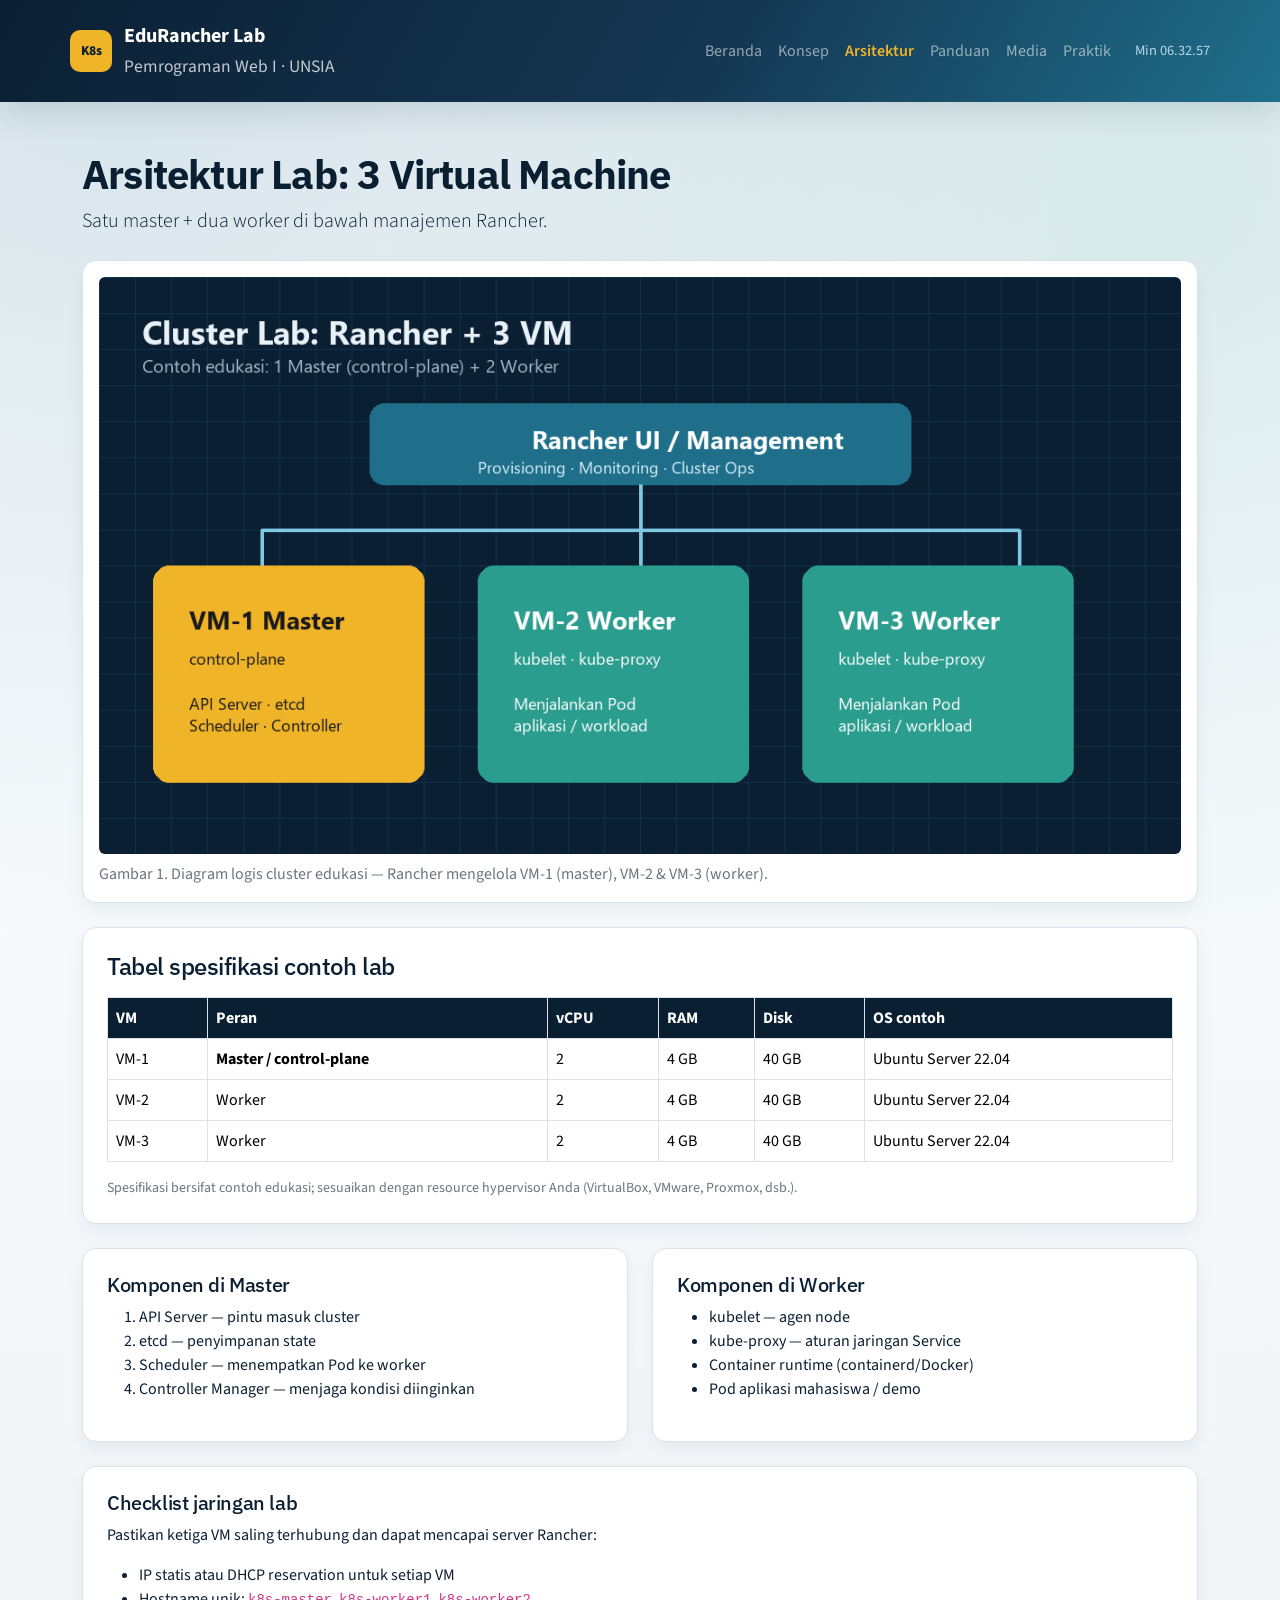
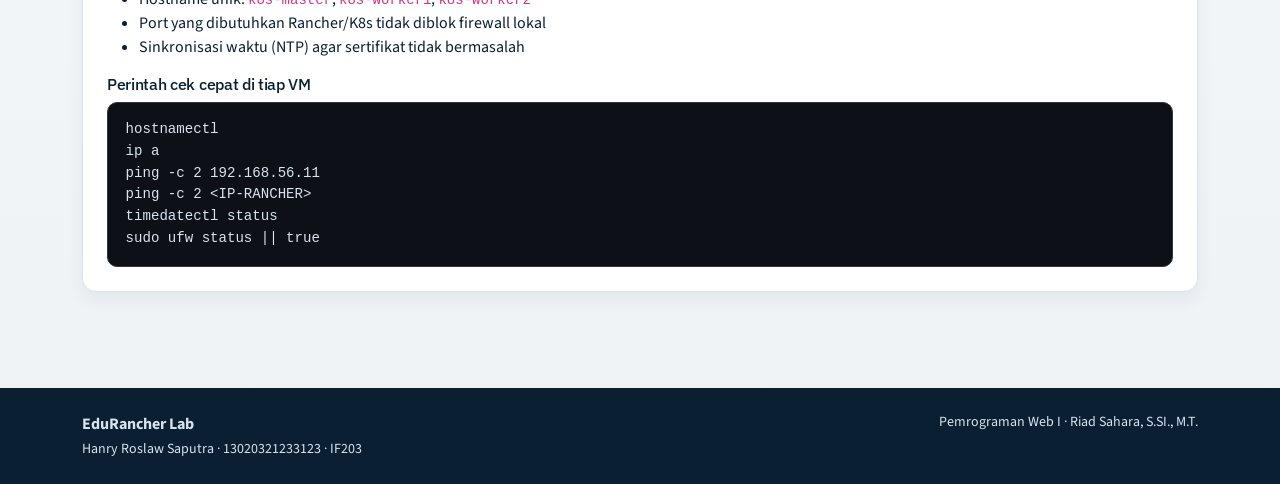
==== arsitektur.html @ 8c96ff5f "first commit" ====
<!DOCTYPE html>
<html lang="id">
<head>
  <meta charset="UTF-8">
  <meta name="viewport" content="width=device-width, initial-scale=1">
  <title>Arsitektur 3 VM — EduRancher Lab</title>
  <link rel="preconnect" href="https://fonts.googleapis.com">
  <link rel="preconnect" href="https://fonts.gstatic.com" crossorigin>
  <link href="https://fonts.googleapis.com/css2?family=IBM+Plex+Sans:wght@500;700&family=Source+Sans+3:wght@400;600;700&display=swap" rel="stylesheet">
  <link href="https://cdn.jsdelivr.net/npm/bootstrap@5.3.3/dist/css/bootstrap.min.css" rel="stylesheet">
  <link href="css/custom.css" rel="stylesheet">
</head>
<body data-page="arsitektur">
  <header class="site-header">
    <nav class="navbar navbar-expand-lg navbar-dark container py-3">
      <a class="navbar-brand brand-lockup" href="index.html">
        <span class="brand-mark">K8s</span>
        <span><strong>EduRancher Lab</strong><br><small class="opacity-75">Pemrograman Web I · UNSIA</small></span>
      </a>
      <button class="navbar-toggler" type="button" data-bs-toggle="collapse" data-bs-target="#navMain"><span class="navbar-toggler-icon"></span></button>
      <div class="collapse navbar-collapse" id="navMain">
        <ul class="navbar-nav ms-auto mb-2 mb-lg-0">
          <li class="nav-item"><a class="nav-link" data-nav="beranda" href="index.html">Beranda</a></li>
          <li class="nav-item"><a class="nav-link" data-nav="konsep" href="konsep.html">Konsep</a></li>
          <li class="nav-item"><a class="nav-link" data-nav="arsitektur" href="arsitektur.html">Arsitektur</a></li>
          <li class="nav-item"><a class="nav-link" data-nav="panduan" href="panduan.html">Panduan</a></li>
          <li class="nav-item"><a class="nav-link" data-nav="media" href="media.html">Media</a></li>
          <li class="nav-item"><a class="nav-link" data-nav="praktik" href="praktik.html">Praktik</a></li>
        </ul>
        <span id="live-clock" class="ms-lg-3"></span>
      </div>
    </nav>
  </header>

  <main class="container py-4 py-lg-5">
    <header class="mb-4">
      <h1>Arsitektur Lab: 3 Virtual Machine</h1>
      <p class="lead">Satu master + dua worker di bawah manajemen Rancher.</p>
    </header>

    <figure class="section-card mb-4 p-3">
      <img src="assets/images/arsitektur-3vm.png" class="img-fluid rounded" width="1200" height="640" alt="Diagram arsitektur Rancher dengan 3 VM">
      <figcaption class="mt-2 text-secondary">
        Gambar 1. Diagram logis cluster edukasi — Rancher mengelola VM-1 (master), VM-2 &amp; VM-3 (worker).
      </figcaption>
    </figure>

    <section class="section-card mb-4">
      <h2 class="h4 mb-3">Tabel spesifikasi contoh lab</h2>
      <div class="table-responsive">
        <table class="table table-bordered table-hover table-lab align-middle mb-0">
          <thead>
            <tr>
              <th>VM</th>
              <th>Peran</th>
              <th>vCPU</th>
              <th>RAM</th>
              <th>Disk</th>
              <th>OS contoh</th>
            </tr>
          </thead>
          <tbody>
            <tr>
              <td>VM-1</td>
              <td><strong>Master / control-plane</strong></td>
              <td>2</td>
              <td>4 GB</td>
              <td>40 GB</td>
              <td>Ubuntu Server 22.04</td>
            </tr>
            <tr>
              <td>VM-2</td>
              <td>Worker</td>
              <td>2</td>
              <td>4 GB</td>
              <td>40 GB</td>
              <td>Ubuntu Server 22.04</td>
            </tr>
            <tr>
              <td>VM-3</td>
              <td>Worker</td>
              <td>2</td>
              <td>4 GB</td>
              <td>40 GB</td>
              <td>Ubuntu Server 22.04</td>
            </tr>
          </tbody>
        </table>
      </div>
      <p class="small text-secondary mt-3 mb-0">Spesifikasi bersifat contoh edukasi; sesuaikan dengan resource hypervisor Anda (VirtualBox, VMware, Proxmox, dsb.).</p>
    </section>

    <div class="row g-4">
      <div class="col-md-6">
        <article class="section-card h-100">
          <h2 class="h5">Komponen di Master</h2>
          <ol>
            <li>API Server — pintu masuk cluster</li>
            <li>etcd — penyimpanan state</li>
            <li>Scheduler — menempatkan Pod ke worker</li>
            <li>Controller Manager — menjaga kondisi diinginkan</li>
          </ol>
        </article>
      </div>
      <div class="col-md-6">
        <article class="section-card h-100">
          <h2 class="h5">Komponen di Worker</h2>
          <ul>
            <li>kubelet — agen node</li>
            <li>kube-proxy — aturan jaringan Service</li>
            <li>Container runtime (containerd/Docker)</li>
            <li>Pod aplikasi mahasiswa / demo</li>
          </ul>
        </article>
      </div>
    </div>

    <section class="section-card mt-4">
      <h2 class="h5">Checklist jaringan lab</h2>
      <p>Pastikan ketiga VM saling terhubung dan dapat mencapai server Rancher:</p>
      <ul>
        <li>IP statis atau DHCP reservation untuk setiap VM</li>
        <li>Hostname unik: <code>k8s-master</code>, <code>k8s-worker1</code>, <code>k8s-worker2</code></li>
        <li>Port yang dibutuhkan Rancher/K8s tidak diblok firewall lokal</li>
        <li>Sinkronisasi waktu (NTP) agar sertifikat tidak bermasalah</li>
      </ul>
      <h3 class="h6">Perintah cek cepat di tiap VM</h3>
      <pre class="code-block mb-0"><code>hostnamectl
ip a
ping -c 2 192.168.56.11
ping -c 2 &lt;IP-RANCHER&gt;
timedatectl status
sudo ufw status || true</code></pre>
    </section>
  </main>

  <footer class="site-footer py-4">
    <div class="container d-flex flex-column flex-md-row justify-content-between gap-2">
      <div><strong>EduRancher Lab</strong><br><small>Hanry Roslaw Saputra · 13020321233123 · IF203</small></div>
      <div class="small">Pemrograman Web I · Riad Sahara, S.SI., M.T.</div>
    </div>
  </footer>
  <script src="https://cdn.jsdelivr.net/npm/bootstrap@5.3.3/dist/js/bootstrap.bundle.min.js"></script>
  <script src="js/script.js"></script>
</body>
</html>
---- css/custom.css ----
/* Custom CSS — selektor tag, class, id & nilai warna (Materi Sesi 14–15) */

:root {
  --brand-ink: #0b1f33;
  --brand-sea: #1f6f8b;
  --brand-mint: #2a9d8f;
  --brand-sand: #f0b429;
  --brand-cloud: #f4f7fa;
  --brand-muted: #5b6b7a;
  --radius: 14px;
  --shadow: 0 12px 30px rgba(11, 31, 51, 0.12);
}

/* 1) Selektor Tag */
body {
  font-family: "Source Sans 3", "Segoe UI", sans-serif;
  color: var(--brand-ink);
  background-color: var(--brand-cloud);
  background-image:
    radial-gradient(circle at 10% 0%, rgba(31, 111, 139, 0.12), transparent 40%),
    radial-gradient(circle at 90% 10%, rgba(42, 157, 143, 0.12), transparent 35%),
    linear-gradient(180deg, #eef3f7 0%, #f7fafc 40%, #eef2f5 100%);
  min-height: 100vh;
}

h1, h2, h3 {
  font-family: "IBM Plex Sans", "Segoe UI", sans-serif;
  font-weight: 700;
  letter-spacing: -0.02em;
}

a {
  color: var(--brand-sea);
}

mark {
  background-color: #ffe08a;
  padding: 0 0.2em;
  border-radius: 4px;
}

/* 2) Selektor Class */
.site-header {
  background: linear-gradient(120deg, var(--brand-ink), #143652 55%, var(--brand-sea));
  color: #ffffff;
  box-shadow: var(--shadow);
}

.brand-lockup {
  display: flex;
  align-items: center;
  gap: 0.75rem;
}

.brand-mark {
  width: 42px;
  height: 42px;
  border-radius: 10px;
  background: var(--brand-sand);
  color: var(--brand-ink);
  display: grid;
  place-items: center;
  font-weight: 800;
  font-size: 0.85rem;
}

.hero-panel {
  border-radius: calc(var(--radius) + 4px);
  overflow: hidden;
  background: #ffffff;
  box-shadow: var(--shadow);
}

.hero-copy {
  padding: 2.5rem;
}

.hero-visual {
  min-height: 280px;
  background: linear-gradient(160deg, #0b1f33, #1f6f8b);
}

.hero-visual img {
  max-height: 320px;
  width: auto;
  object-fit: contain;
}

.code-block {
  background: #0d1117;
  color: #d7e3ee;
  border: 1px solid #30363d;
  border-radius: 10px;
  padding: 1rem 1.1rem;
  overflow-x: auto;
  font-size: 0.88rem;
  line-height: 1.55;
  margin-bottom: 0.75rem;
}

.code-block code {
  color: inherit;
  font-family: Consolas, "Courier New", monospace;
  white-space: pre;
}

.section-card {
  background: #ffffff;
  border: 1px solid #d9e3ec;
  border-radius: var(--radius);
  padding: 1.5rem;
  /* tinggi mengikuti isi; pakai kelas Bootstrap h-100 hanya jika sengaja disamakan */
  box-shadow: 0 8px 18px rgba(11, 31, 51, 0.06);
  transition: transform 0.25s ease, box-shadow 0.25s ease;
}

.section-card:hover {
  transform: translateY(-4px);
  box-shadow: var(--shadow);
}

.step-badge {
  display: inline-grid;
  place-items: center;
  width: 2rem;
  height: 2rem;
  border-radius: 999px;
  background: var(--brand-mint);
  color: #ffffff;
  font-weight: 700;
  margin-right: 0.5rem;
}

.table-lab th {
  background-color: var(--brand-ink);
  color: #ffffff;
}

.media-frame {
  border-radius: var(--radius);
  overflow: hidden;
  border: 1px solid #d5e0ea;
  background: #0f2436;
}

.quiz-option {
  cursor: pointer;
  border: 1px solid #c9d6e2;
  border-radius: 10px;
  padding: 0.85rem 1rem;
  margin-bottom: 0.65rem;
  background: #fff;
  transition: border-color 0.2s ease, background-color 0.2s ease;
}

.quiz-option:hover,
.quiz-option.is-selected {
  border-color: var(--brand-sea);
  background-color: #e8f5f8;
}

.quiz-option.is-correct {
  border-color: #1f8a5b;
  background-color: #e8f8ef;
}

.quiz-option.is-wrong {
  border-color: #c0392b;
  background-color: #fdeceb;
}

.toc-aside {
  background: #ffffff;
  border-left: 4px solid var(--brand-sand);
  border-radius: var(--radius);
  padding: 1.25rem;
}

.sidebar-stack {
  display: flex;
  flex-direction: column;
  gap: 0;
  height: auto;
  align-self: flex-start;
  width: 100%;
}

.site-footer {
  background-color: var(--brand-ink);
  color: #d7e3ee;
  margin-top: 3rem;
}

.fade-up {
  opacity: 0;
  transform: translateY(16px);
  animation: fadeUp 0.7s ease forwards;
}

.fade-up-delay {
  animation-delay: 0.15s;
}

@keyframes fadeUp {
  to {
    opacity: 1;
    transform: translateY(0);
  }
}

/* 3) Selektor ID */
#live-clock {
  font-variant-numeric: tabular-nums;
  color: #b8d7e8;
  font-size: 0.9rem;
}

#form-feedback {
  display: none;
}

#form-feedback.show {
  display: block;
}

#score-board {
  font-size: 1.25rem;
  font-weight: 700;
  color: var(--brand-sea);
}

/* Nilai warna: nama, hex, rgb, rgba, hsl (Materi Sesi 15) */
.color-swatch-name { background-color: teal; }
.color-swatch-hex { background-color: #1f6f8b; }
.color-swatch-rgb { background-color: rgb(42, 157, 143); }
.color-swatch-rgba { background-color: rgba(240, 180, 41, 0.85); }
.color-swatch-hsl { background-color: hsl(204, 64%, 12%); color: white; }

.swatch {
  height: 48px;
  border-radius: 8px;
  display: grid;
  place-items: center;
  color: #fff;
  font-size: 0.8rem;
  font-weight: 600;
}

.navbar .nav-link.active {
  color: var(--brand-sand) !important;
  font-weight: 600;
}

@media (max-width: 767.98px) {
  .hero-copy {
    padding: 1.5rem;
  }
}
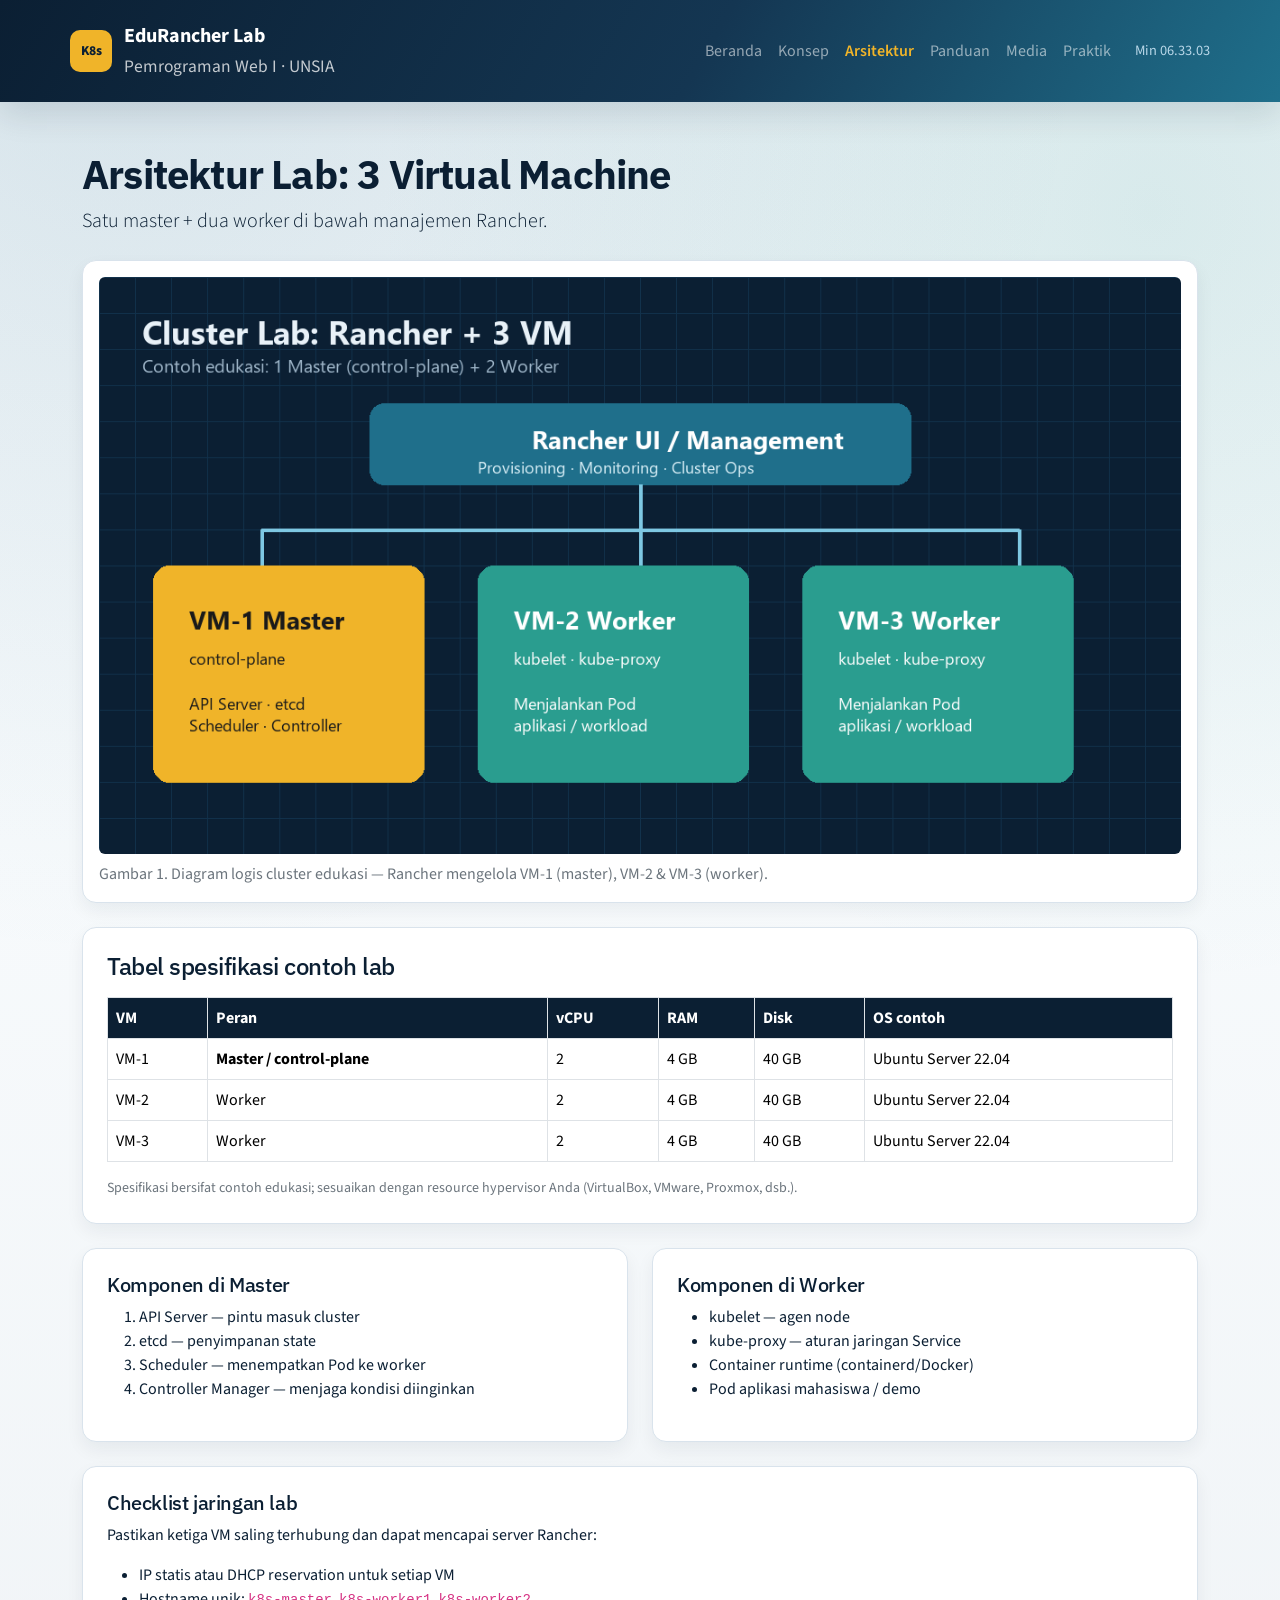
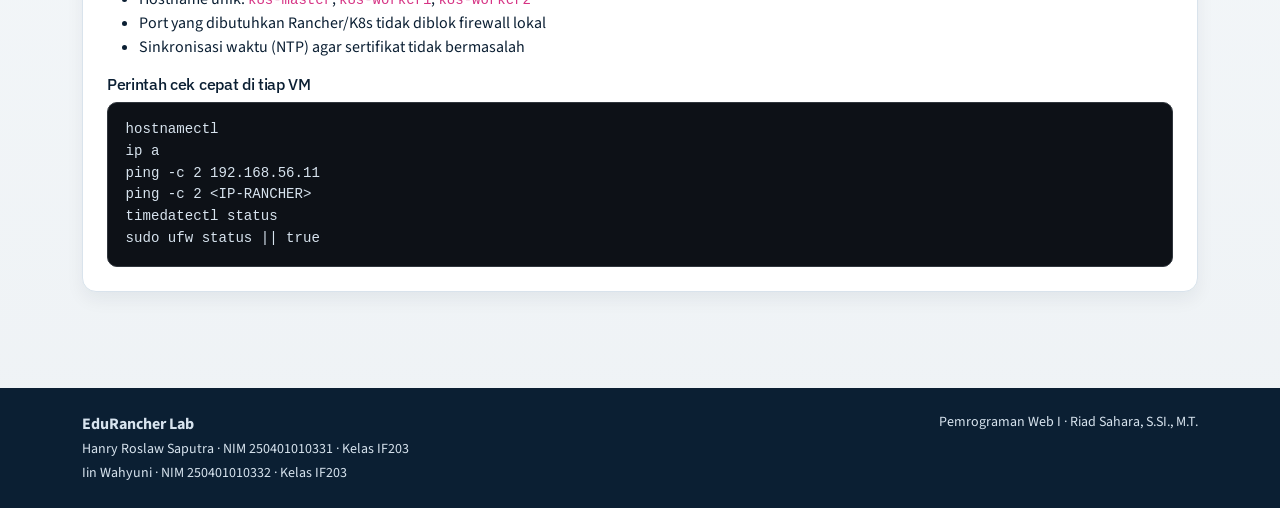
==== commit c411d873: "update2" ====
--- a/arsitektur.html
+++ b/arsitektur.html
@@ -136,7 +136,7 @@
 
   <footer class="site-footer py-4">
     <div class="container d-flex flex-column flex-md-row justify-content-between gap-2">
-      <div><strong>EduRancher Lab</strong><br><small>Hanry Roslaw Saputra · 13020321233123 · IF203</small></div>
+      <div><strong>EduRancher Lab</strong><br><small>Hanry Roslaw Saputra · NIM 250401010331 · Kelas IF203<br>Iin Wahyuni · NIM 250401010332 · Kelas IF203</small></div>
       <div class="small">Pemrograman Web I · Riad Sahara, S.SI., M.T.</div>
     </div>
   </footer>
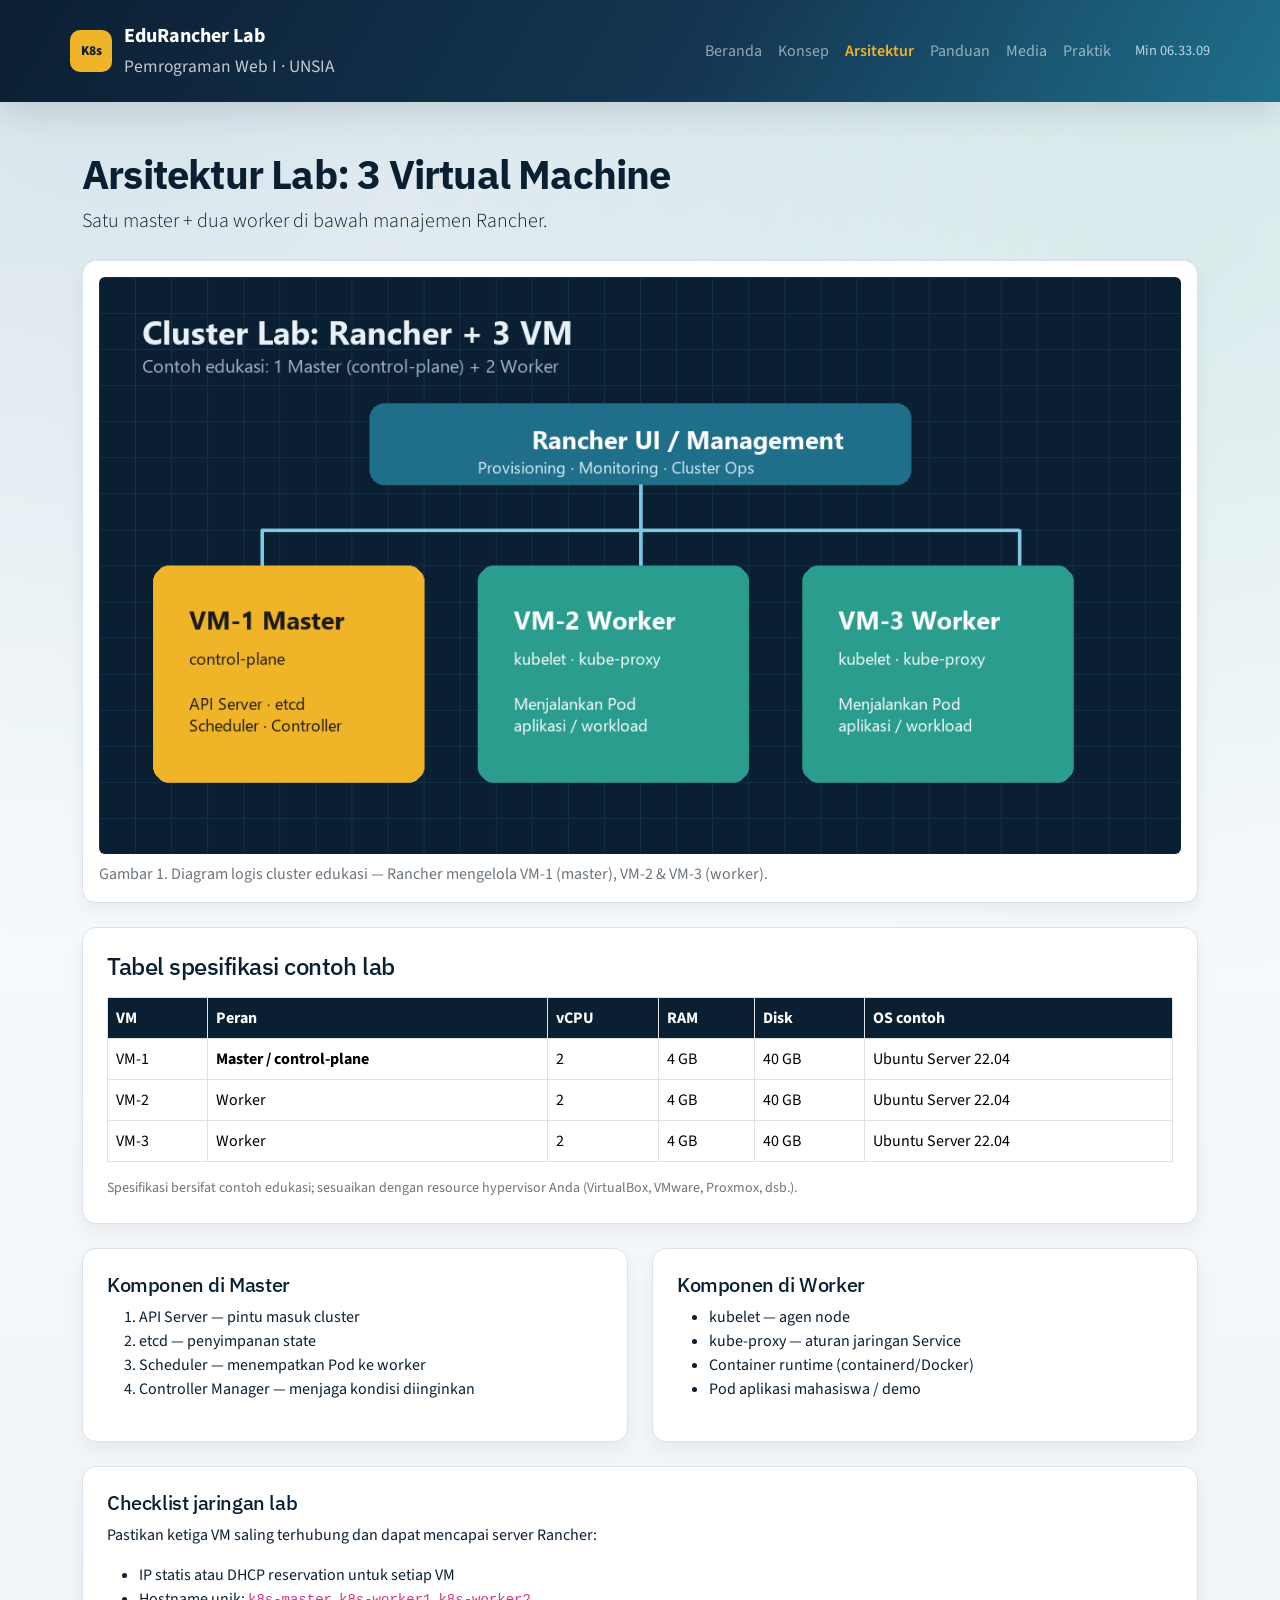
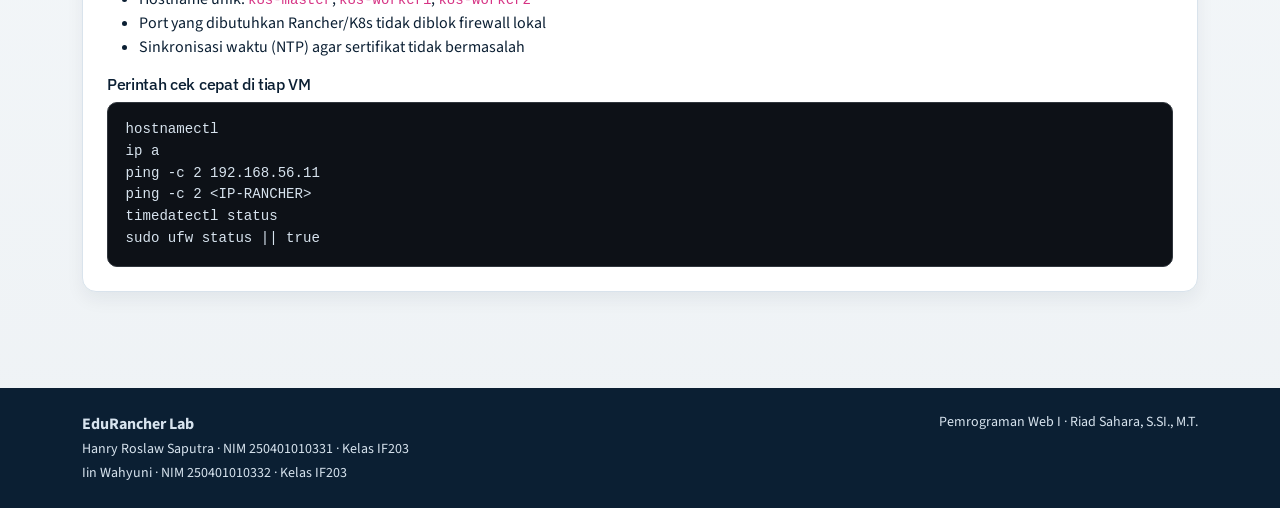
==== commit 873ed757: "update3" ====
--- a/arsitektur.html
+++ b/arsitektur.html
@@ -1,4 +1,8 @@
 <!DOCTYPE html>
+<!--
+  Halaman arsitektur lab 3 VM.
+  Ada gambar, tabel spesifikasi, daftar komponen master/worker, sama checklist jaringan.
+-->
 <html lang="id">
 <head>
   <meta charset="UTF-8">
@@ -9,8 +13,12 @@
   <link href="https://fonts.googleapis.com/css2?family=IBM+Plex+Sans:wght@500;700&family=Source+Sans+3:wght@400;600;700&display=swap" rel="stylesheet">
   <link href="https://cdn.jsdelivr.net/npm/bootstrap@5.3.3/dist/css/bootstrap.min.css" rel="stylesheet">
   <link href="css/custom.css" rel="stylesheet">
+  <link rel="icon" href="favicon.ico" sizes="any">
+  <link rel="icon" type="image/svg+xml" href="assets/images/favicon.svg">
+  <link rel="apple-touch-icon" href="assets/images/favicon-32.png">
 </head>
 <body data-page="arsitektur">
+  <!-- Menu navigasi situs -->
   <header class="site-header">
     <nav class="navbar navbar-expand-lg navbar-dark container py-3">
       <a class="navbar-brand brand-lockup" href="index.html">
@@ -38,6 +46,7 @@
       <p class="lead">Satu master + dua worker di bawah manajemen Rancher.</p>
     </header>
 
+    <!-- Diagram arsitektur (figure + figcaption) -->
     <figure class="section-card mb-4 p-3">
       <img src="assets/images/arsitektur-3vm.png" class="img-fluid rounded" width="1200" height="640" alt="Diagram arsitektur Rancher dengan 3 VM">
       <figcaption class="mt-2 text-secondary">
@@ -45,6 +54,7 @@
       </figcaption>
     </figure>
 
+    <!-- Tabel spesifikasi VM. table-responsive biar di HP bisa digeser. -->
     <section class="section-card mb-4">
       <h2 class="h4 mb-3">Tabel spesifikasi contoh lab</h2>
       <div class="table-responsive">
@@ -90,6 +100,7 @@
       <p class="small text-secondary mt-3 mb-0">Spesifikasi bersifat contoh edukasi; sesuaikan dengan resource hypervisor Anda (VirtualBox, VMware, Proxmox, dsb.).</p>
     </section>
 
+    <!-- Dua kolom: komponen master (ol) vs worker (ul) -->
     <div class="row g-4">
       <div class="col-md-6">
         <article class="section-card h-100">
@@ -115,6 +126,7 @@
       </div>
     </div>
 
+    <!-- Checklist jaringan + perintah cek cepat -->
     <section class="section-card mt-4">
       <h2 class="h5">Checklist jaringan lab</h2>
       <p>Pastikan ketiga VM saling terhubung dan dapat mencapai server Rancher:</p>
@@ -134,12 +146,14 @@
     </section>
   </main>
 
+  <!-- Footer identitas kelompok -->
   <footer class="site-footer py-4">
     <div class="container d-flex flex-column flex-md-row justify-content-between gap-2">
       <div><strong>EduRancher Lab</strong><br><small>Hanry Roslaw Saputra · NIM 250401010331 · Kelas IF203<br>Iin Wahyuni · NIM 250401010332 · Kelas IF203</small></div>
       <div class="small">Pemrograman Web I · Riad Sahara, S.SI., M.T.</div>
     </div>
   </footer>
+  <!-- Bootstrap + script.js -->
   <script src="https://cdn.jsdelivr.net/npm/bootstrap@5.3.3/dist/js/bootstrap.bundle.min.js"></script>
   <script src="js/script.js"></script>
 </body>
--- a/css/custom.css
+++ b/css/custom.css
@@ -1,4 +1,6 @@
-/* Custom CSS — selektor tag, class, id & nilai warna (Materi Sesi 14–15) */
+/* Custom CSS situs EduRancher Lab (Sesi 14–15).
+   Di sini ada selektor tag, class, id, plus 5 cara nulis warna.
+   Variabel :root biar warna merek gampang diubah di satu tempat. */
 
 :root {
   --brand-ink: #0b1f33;
@@ -11,7 +13,7 @@
   --shadow: 0 12px 30px rgba(11, 31, 51, 0.12);
 }
 
-/* 1) Selektor Tag */
+/* 1) Selektor tag: atur font, latar, link, sama highlight <mark> */
 body {
   font-family: "Source Sans 3", "Segoe UI", sans-serif;
   color: var(--brand-ink);
@@ -39,7 +41,7 @@
   border-radius: 4px;
 }
 
-/* 2) Selektor Class */
+/* 2) Selektor class: header, kartu, kode, kuis, footer */
 .site-header {
   background: linear-gradient(120deg, var(--brand-ink), #143652 55%, var(--brand-sea));
   color: #ffffff;
@@ -86,6 +88,7 @@
   object-fit: contain;
 }
 
+/* Kotak perintah CLI biar keliatan kayak terminal */
 .code-block {
   background: #0d1117;
   color: #d7e3ee;
@@ -143,6 +146,7 @@
   background: #0f2436;
 }
 
+/* Opsi kuis: hover, benar, salah */
 .quiz-option {
   cursor: pointer;
   border: 1px solid #c9d6e2;
@@ -208,7 +212,7 @@
   }
 }
 
-/* 3) Selektor ID */
+/* 3) Selektor ID: jam, pesan form, papan skor */
 #live-clock {
   font-variant-numeric: tabular-nums;
   color: #b8d7e8;
@@ -229,7 +233,7 @@
   color: var(--brand-sea);
 }
 
-/* Nilai warna: nama, hex, rgb, rgba, hsl (Materi Sesi 15) */
+/* 5 cara nulis warna: nama, hex, rgb, rgba, hsl (Sesi 15) */
 .color-swatch-name { background-color: teal; }
 .color-swatch-hex { background-color: #1f6f8b; }
 .color-swatch-rgb { background-color: rgb(42, 157, 143); }
@@ -246,11 +250,13 @@
   font-weight: 600;
 }
 
+/* Menu aktif dikasih warna pasir biar gampang kelihatan */
 .navbar .nav-link.active {
   color: var(--brand-sand) !important;
   font-weight: 600;
 }
 
+/* HP: rapetin padding banner */
 @media (max-width: 767.98px) {
   .hero-copy {
     padding: 1.5rem;
